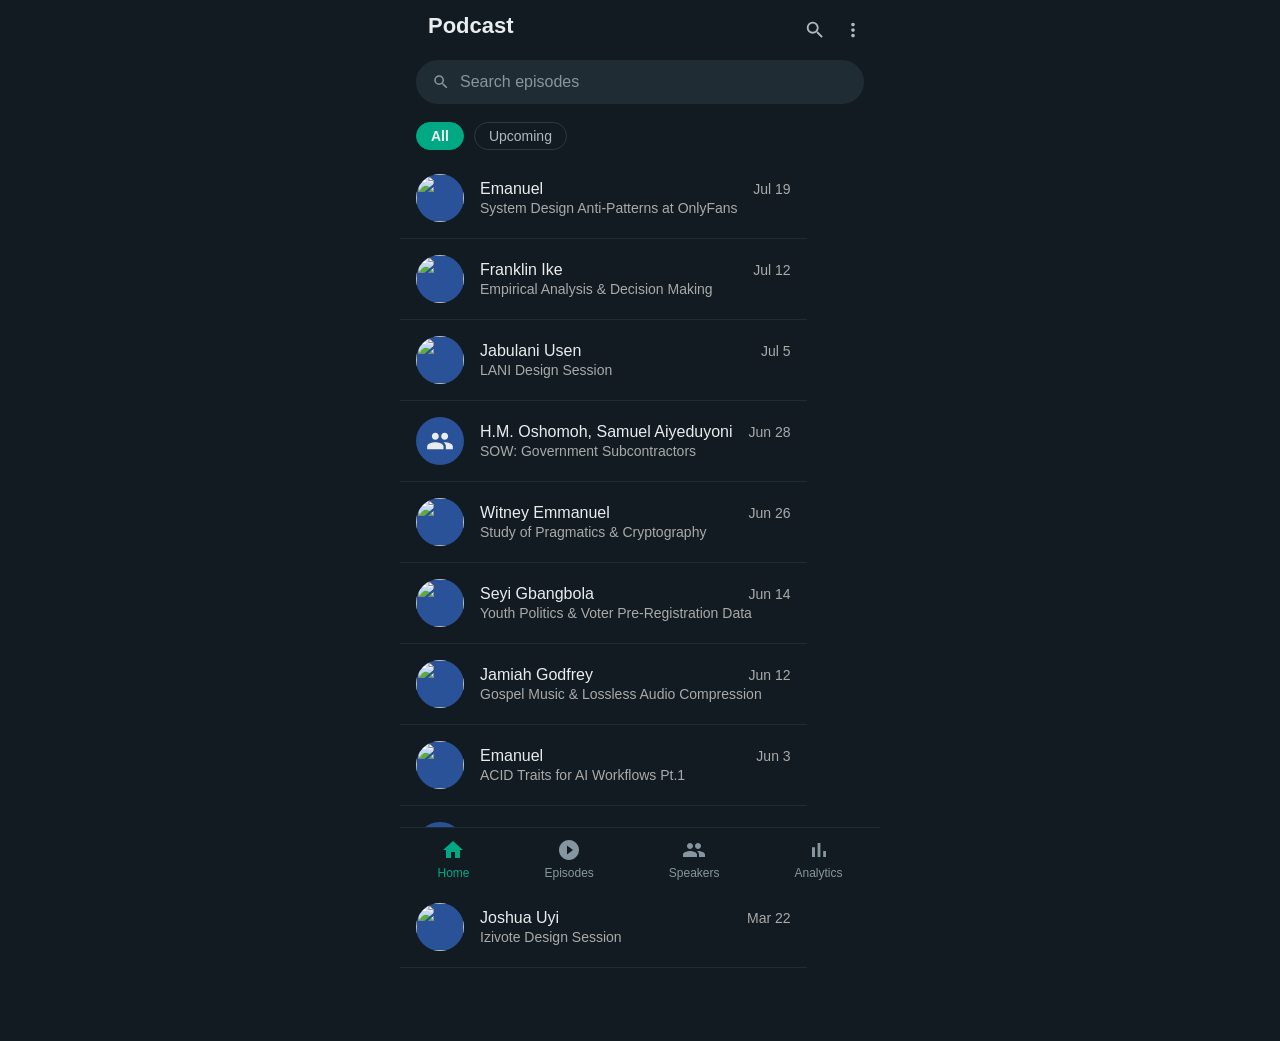
==== event-driven-programming/index.html @ 6385e505 "feat: add event driven programming" ====
<!doctype html>
<html lang="en">
  <head>
    <meta charset="UTF-8" />
    <meta name="viewport" content="width=device-width, initial-scale=1.0" />
    <meta
      name="description"
      content="Promote ideas, MVPs and startups. Discuss uses of AI in your field."
    />
    <meta
      name="keywords"
      content="northwind, northwind ai, northwind ai podcast, ai podcast"
    />
    <meta name="creator" content="Emmanuel Tugbeh" />
    <meta name="owner" content="HWP Labs" />
    <meta name="copyright" content="2026" />
    <meta name="theme-color" content="#111b21" />
    <!-- OpenGraph -->
    <meta
      property="og:title"
      content="Join The Conversation | Northwind AI Podcast"
    />
    <meta
      property="og:description"
      content="Promote ideas, MVPs and startups. Discuss uses of AI in your field."
    />
    <meta
      property="og:image"
      content="https://northwindai.org/social-preview-podcast.png"
    />
    <meta property="og:url" content="https://podcast.northwindai.org" />
    <meta property="og:type" content="website" />
    <!-- Stylesheet -->
    <link type="text/css" href="styles/base.css" rel="stylesheet" />
    <link type="text/css" href="styles/components.css" rel="stylesheet" />
    <link type="text/css" href="styles/utilities.css" rel="stylesheet" />
    <link type="image/png" href="https://northwindai.org/icon.png" rel="icon" />
    <title>Northwind AI Podcast</title>
  </head>
  <body>
    <header class="sticky" style="top: 0">
      <div class="content">
        <div class="left-content">
          <a
            href="https://northwindai.org"
            target="_blank"
            rel="noopener"
            title="Visit Website"
          >
            <img src="https://northwindai.org/icon.png" alt="" width="32" />
          </a>
          <a href="" title="Reload">
            <h1>Podcast</h1>
          </a>
        </div>
        <div class="right-content">
          <svg
            viewBox="0 0 24 24"
            xmlns="http://www.w3.org/2000/svg"
            id="search-toggle"
          >
            <path
              d="M15.5 14h-.79l-.28-.27A6.471 6.471 0 0 0 16 9.5 6.5 6.5 0 1 0 9.5 16c1.61 0 3.09-.59 4.23-1.57l.27.28v.79l5 4.99L20.49 19l-4.99-5zm-6 0C7.01 14 5 11.99 5 9.5S7.01 5 9.5 5 14 7.01 14 9.5 11.99 14 9.5 14z"
            />
          </svg>
          <svg viewBox="0 0 24 24" xmlns="http://www.w3.org/2000/svg">
            <path
              d="M12 8c1.1 0 2-.9 2-2s-.9-2-2-2-2 .9-2 2 .9 2 2 2zm0 2c-1.1 0-2 .9-2 2s.9 2 2 2 2-.9 2-2-.9-2-2-2zm0 6c-1.1 0-2 .9-2 2s.9 2 2 2 2-.9 2-2-.9-2-2-2z"
            />
          </svg>
        </div>
      </div>

      <!-- SEARCH -->
      <div class="search-container">
        <div class="search-content">
          <svg viewBox="0 0 24 24">
            <path
              d="M15.5 14h-.79l-.28-.27A6.471 6.471 0 0 0 16 9.5 6.5 6.5 0 1 0 9.5 16c1.61 0 3.09-.59 4.23-1.57l.27.28v.79l5 4.99L20.49 19l-4.99-5zm-6 0C7.01 14 5 11.99 5 9.5S7.01 5 9.5 5 14 7.01 14 9.5 11.99 14 9.5 14z"
            />
          </svg>
          <input
            type="search"
            placeholder="Search episodes"
            id="search-input"
          />
        </div>
      </div>
    </header>

    <!-- TABS -->
    <ul class="tabs">
      <li class="active">All</li>
      <li>Upcoming</li>
    </ul>

    <main id="root" class="debug_">
      <div class="empty-content">
        <svg
          xmlns="http://www.w3.org/2000/svg"
          viewBox="0 0 24 24"
          fill="none"
          stroke="currentColor"
          stroke-width="1.5"
        >
          <rect x="3" y="3" width="18" height="18" rx="2" />
          <line x1="7" y1="8" x2="17" y2="8" />
          <line x1="7" y1="12" x2="17" y2="12" />
          <line x1="7" y1="16" x2="11" y2="16" />
        </svg>
        <p>No content</p>
      </div>
    </main>

    <footer class="sticky" style="bottom: 0">
      <div class="content">
        <a
          href="https://northwindai.org/podcast"
          target="_blank"
          rel="noopener"
          class="active"
        >
          <svg viewBox="0 0 24 24">
            <path d="M10 20v-6h4v6h5v-8h3L12 3 2 12h3v8z" />
          </svg>
          <small>Home</small>
        </a>
        <a
          href="https://northwindai.org/podcast/episodes"
          target="_blank"
          rel="noopener"
        >
          <svg viewBox="0 0 24 24">
            <path
              d="M12 2C6.48 2 2 6.48 2 12s4.48 10 10 10 10-4.48 10-10S17.52 2 12 2zm-2 14.5v-9l6 4.5-6 4.5z"
            />
          </svg>
          <small>Episodes</small>
        </a>
        <a
          href="https://northwindai.org/podcast/speakers"
          target="_blank"
          rel="noopener"
        >
          <svg viewBox="0 0 24 24">
            <path
              d="M16 11c1.66 0 2.99-1.34 2.99-3S17.66 5 16 5c-1.66 0-3 1.34-3 3s1.34 3 3 3zm-8 0c1.66 0 2.99-1.34 2.99-3S9.66 5 8 5C6.34 5 5 6.34 5 8s1.34 3 3 3zm0 2c-2.33 0-7 1.17-7 3.5V19h14v-2.5c0-2.33-4.67-3.5-7-3.5zm8 0c-.29 0-.62.02-.97.05 1.16.84 1.97 1.97 1.97 3.45V19h6v-2.5c0-2.33-4.67-3.5-7-3.5z"
            />
          </svg>
          <small>Speakers</small>
        </a>
        <a
          href="https://northwindai.org/podcast/analytics"
          target="_blank"
          rel="noopener"
        >
          <svg viewBox="0 0 24 24">
            <path
              d="M5 9.2h3V19H5V9.2zM10.6 5h2.8v14h-2.8V5zm5.6 8H19v6h-2.8v-6z"
            />
          </svg>
          <small>Analytics</small>
        </a>
      </div>
    </footer>
    
    <!-- Scripts -->
    <script type="text/javascript" src="scripts/constants.js"></script>
    <script type="text/javascript" src="scripts/app.js"></script>
  </body>
</html>
---- event-driven-programming/styles/base.css ----
* {
  box-sizing: border-box;
  margin: 0;
  padding: 0;
}

body {
  background: #111b21;
  color: #e9edef;
  margin: 0 auto;
  max-width: 480px;
  font-family: -apple-system, "Segoe UI", Roboto, sans-serif;
  display: flex;
  flex-direction: column;
}
@media (max-width: 480px) {
  body {
    max-width: 100%;
  }
}

a {
  color: inherit;
  text-decoration: none;
  display: inline-block;
}

ol,
ul {
  list-style-type: none;
}

header .content {
  padding: 0 16px;
  height: 60px;
  display: flex;
  justify-content: space-between;
  align-items: center;
}
header .left-content {
  display: flex;
  align-items: center;
  gap: 12px;
}
header .left-content h1 {
  color: #e9edef;
  margin-top: -8px;
  font-size: 22px;
  font-weight: 600;
}
header .right-content {
  display: flex;
  align-items: center;
  gap: 16px;
}
header .right-content svg {
  width: 22px;
  height: 22px;
  fill: #aebac1;
  cursor: pointer;
}

main {
  min-height: 80vh;
  flex: 1;
  display: flex;
  /* justify-content: center;
  align-items: center; */
  overflow-y: auto;
}
main .empty-content {
  color: #8696a0;
  text-align: center;
}
main .empty-content svg {
  width: 48px;
  height: 48px;
}

footer .content {
  border-top: 1px solid #1f2c33;
  padding: 10px 0 20px;
  display: flex;
  justify-content: space-around;
}
footer .content a {
  display: flex;
  flex-direction: column;
  align-items: center;
  gap: 4px;
  cursor: pointer;
  position: relative;
}
footer .content svg {
  width: 24px;
  height: 24px;
  fill: #8696a0;
}
footer .active svg {
  fill: #00a884;
}
footer .content small {
  font-size: 12px;
  color: #8696a0;
}
footer .active small {
  color: #00a884;
}
---- event-driven-programming/styles/components.css ----
/* SEARCH */
.search-container {
  padding: 0 16px 16px;
}
.search-content {
  background: #202c33;
  border-radius: 100px;
  padding: 0 16px;
  display: flex;
  align-items: center;
  gap: 10px;
}
.search-content svg {
  width: 18px;
  height: 18px;
  fill: #8696a0;
  flex-shrink: 0;
}
.search-content input {
  color: #fafafa;
  background-color: transparent;
  border: 0;
  outline: none;
  width: 100%;
  height: 44px;
  font-size: 16px;
}
.search-content input::placeholder {
  color: #8696a0;
}

/* TABS */
.tabs {
  margin-top: 2px;
  padding: 0 16px 8px;
  display: flex;
  gap: 10px;
  overflow-x: auto;
  scrollbar-width: none;
}
.tabs::-webkit-scrollbar {
  display: none;
}
.tabs > li {
  color: #aebac1;
  background: transparent;
  border: 1px solid #2a3942;
  border-radius: 20px;
  padding: 5px 14px;
  font-size: 14px;
  white-space: nowrap;
  cursor: pointer;
}
.tabs > li.active {
  color: #eee;
  background: #00a884;
  border-color: #00a884;
  font-weight: 600;
}

/* LIST */
.list > li {
  border-bottom: 1px solid #1f2c33;
  padding: 16px;
  cursor: pointer;
  display: flex;
  align-items: center;
  gap: 16px;
  transition: background 0.15s;
}
.list > li:hover {
  background: #182229;
}

.list figure {
  background: #2a5298;
  border-radius: 100%;
  width: 48px;
  height: 48px;
  display: flex;
  flex-shrink: 0;
  align-items: center;
  justify-content: center;
  position: relative;
  overflow: hidden;
}
.list figure img {
  width: 100%;
  height: 100%;
  object-fit: cover;
}

.list article {
  flex: 1;
  min-width: 0; /* critical for flex children */
  overflow: hidden;
}

.list .headline {
  display: flex;
  justify-content: space-between;
  align-items: center;
  gap: 16px;
}
.list .headline strong {
  color: #e9edef;
  font-size: 16px;
  font-weight: 500;
}
.list .headline time {
  color: #aaa;
  font-size: 14px;
  white-space: nowrap;
}

.list .summary {
  margin-top: 2px;
  color: #aaa;
  text-overflow: ellipsis;
  font-size: 14px;
  white-space: nowrap;
  display: block; /* required for text-overflow to work */
  overflow: hidden;
}
---- event-driven-programming/styles/utilities.css ----
.debug {
  border: 1px solid red;
}

.sticky {
  background: #111b21;
  position: sticky;
  z-index: 9;
}
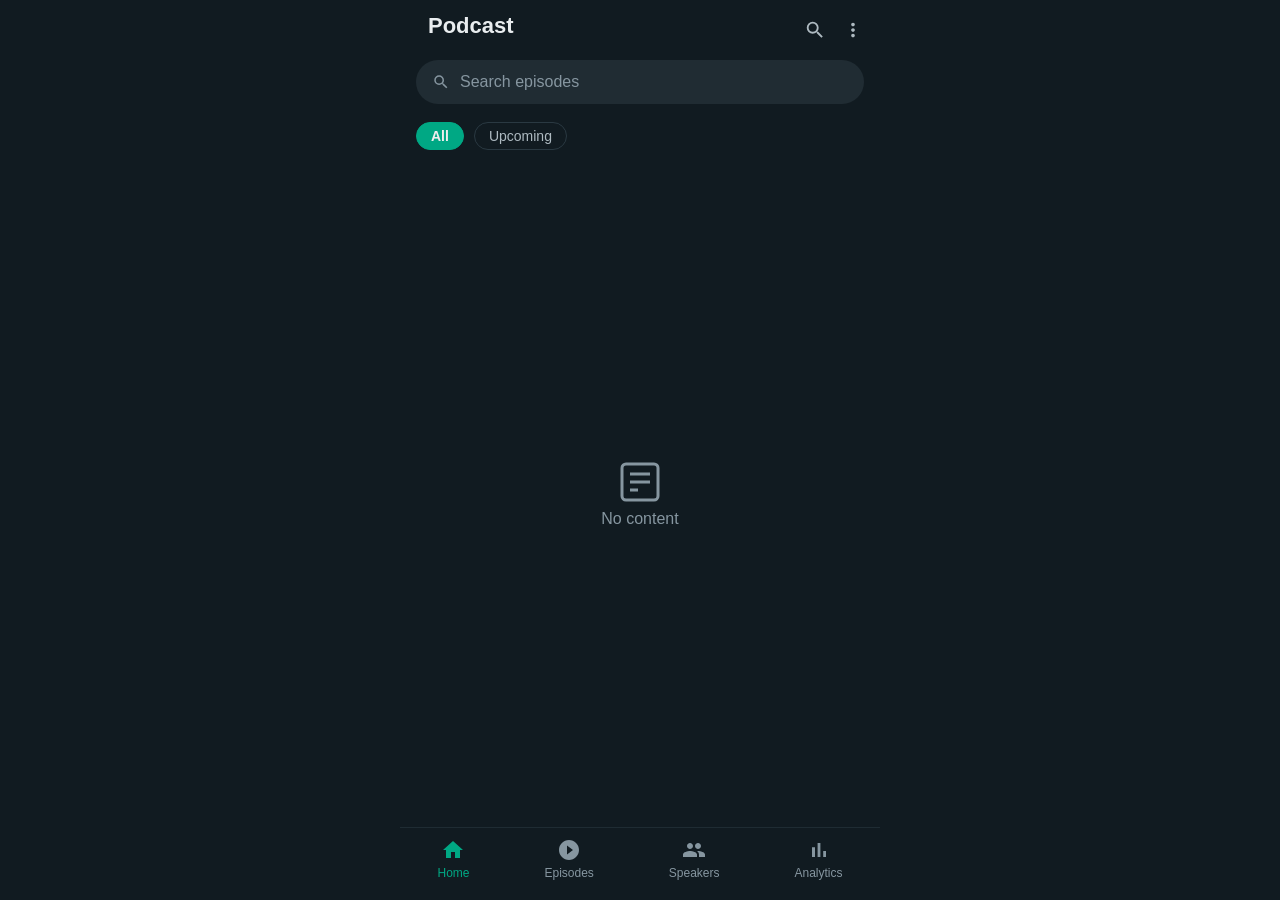
==== commit 526f8f9c: "feat: update event data" ====
--- a/event-driven-programming/index.html
+++ b/event-driven-programming/index.html
@@ -163,9 +163,8 @@
         </a>
       </div>
     </footer>
-    
+
     <!-- Scripts -->
-    <script type="text/javascript" src="scripts/constants.js"></script>
-    <script type="text/javascript" src="scripts/app.js"></script>
+    <script type="text/javascript" src="app.js"></script>
   </body>
 </html>
--- a/event-driven-programming/styles/base.css
+++ b/event-driven-programming/styles/base.css
@@ -9,9 +9,11 @@
   color: #e9edef;
   margin: 0 auto;
   max-width: 480px;
+  height: 100vh;
   font-family: -apple-system, "Segoe UI", Roboto, sans-serif;
   display: flex;
   flex-direction: column;
+  overflow: hidden;
 }
 @media (max-width: 480px) {
   body {
@@ -61,16 +63,18 @@
 }
 
 main {
-  min-height: 80vh;
+  min-height: 0;
   flex: 1;
-  display: flex;
-  /* justify-content: center;
-  align-items: center; */
   overflow-y: auto;
 }
 main .empty-content {
   color: #8696a0;
-  text-align: center;
+  height: 100%;
+  display: flex;
+  flex-direction: column;
+  align-items: center;
+  justify-content: center;
+  gap: 4px;
 }
 main .empty-content svg {
   width: 48px;
